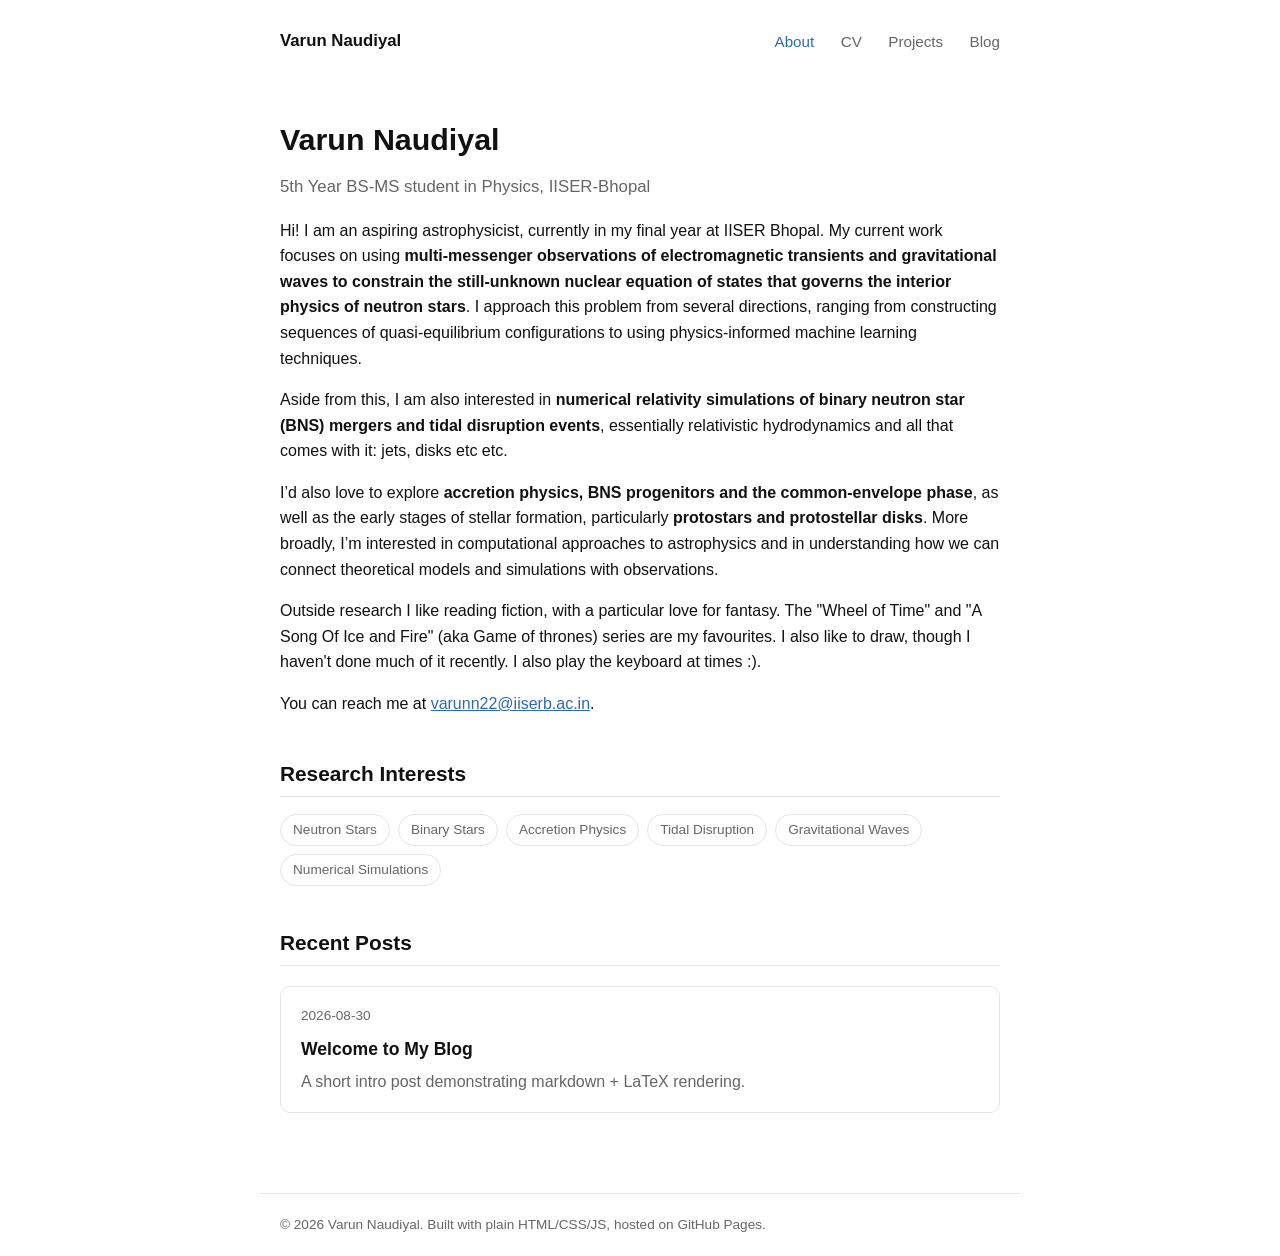
==== index.html @ cacabbf1 "initial site" ====
<!DOCTYPE html>
<html lang="en">
<head>
<meta charset="UTF-8">
<meta name="viewport" content="width=device-width, initial-scale=1.0">
<title>Varun Naudiyal — Researcher</title>
<link rel="stylesheet" href="assets/style.css">
</head>
<body>

<nav>
  <a href="index.html" class="brand">Varun Naudiyal</a>
  <div class="links">
    <a href="index.html" class="active">About</a>
    <a href="cv.html">CV</a>
    <a href="projects.html">Projects</a>
    <a href="blog.html">Blog</a>
  </div>
</nav>

<main>
  <h1>Varun Naudiyal</h1>
  <p class="tagline">5th Year BS-MS student in Physics, IISER-Bhopal</p>

  <p>
    Hi! I am an aspiring astrophysicist, currently in my final year at IISER Bhopal. 
    
    My current work focuses on using <b>multi-messenger observations of electromagnetic transients and gravitational waves to constrain the still-unknown nuclear equation of states that governs the interior physics of neutron stars</b>. I approach this problem from several directions, ranging from constructing sequences of quasi-equilibrium configurations to using physics-informed machine learning techniques. 
  </p>
  
  <p>
    Aside from this, I am also interested in <b>numerical relativity simulations of binary neutron star (BNS) mergers and tidal disruption events</b>, essentially relativistic hydrodynamics and all that comes with it: jets, disks etc etc. 
  </p>
  
  <p>
  I’d also love to explore <b>accretion physics, BNS progenitors and the common-envelope phase</b>, as well as the early stages of stellar formation, particularly <b>protostars and protostellar disks</b>. More broadly, I’m interested in computational approaches to astrophysics and in understanding how we can connect theoretical models and simulations with observations.
  </p>
  
  <p>
    Outside research I like reading fiction, with a particular love for fantasy. The "Wheel of Time" and "A Song Of Ice and Fire" (aka Game of thrones) series are my favourites. I also like to draw, though I haven't done much of it recently. I also play the keyboard at times :). 
  </p>
  
  <p>
  You can reach me at <a href="mailto:varunn2@iiserb.ac.in">varunn22@iiserb.ac.in</a>.
  </p>

  <h2>Research Interests</h2>
  <div class="pill-row">
    <span class="pill">Neutron Stars</span>
    <span class="pill">Binary Stars</span>
    <span class="pill">Accretion Physics</span>
    <span class="pill">Tidal Disruption</span>
    <span class="pill">Gravitational Waves</span>
    <span class="pill">Numerical Simulations</span>
  </div>

  <p>
  </p>

  <h2>Recent Posts</h2>
  <div class="card-list" id="recent-posts">
    <!-- filled by JS from posts-index.json -->
  </div>
</main>

<footer>
  © <span id="year"></span> Varun Naudiyal. Built with plain HTML/CSS/JS, hosted on GitHub Pages.
</footer>

<script>
  document.getElementById('year').textContent = new Date().getFullYear();

  fetch('posts-index.json')
    .then(r => r.json())
    .then(posts => {
      const sorted = posts.sort((a, b) => new Date(b.date) - new Date(a.date)).slice(0, 3);
      const container = document.getElementById('recent-posts');
      if (sorted.length === 0) {
        container.innerHTML = '<p style="color:var(--muted)">No posts yet.</p>';
        return;
      }
      container.innerHTML = sorted.map(p => `
        <div class="card">
          <div class="meta">${p.date}</div>
          <h3><a href="post.html?slug=${p.slug}">${p.title}</a></h3>
          <p>${p.summary || ''}</p>
        </div>
      `).join('');
    });
</script>

</body>
</html>
---- assets/style.css ----
:root {
  --bg: #ffffff;
  --fg: #111111;
  --muted: #666666;
  --accent: #2b6cb0;
  --border: #e5e5e5;
  --maxw: 760px;
}

* { box-sizing: border-box; }

body {
  margin: 0;
  font-family: -apple-system, BlinkMacSystemFont, "Segoe UI", Helvetica, Arial, sans-serif;
  color: var(--fg);
  background: var(--bg);
  line-height: 1.6;
}

nav {
  display: flex;
  justify-content: space-between;
  align-items: center;
  max-width: var(--maxw);
  margin: 0 auto;
  padding: 28px 20px 20px;
}

nav .brand {
  font-weight: 700;
  font-size: 1.05rem;
  color: var(--fg);
  text-decoration: none;
}

nav .links a {
  color: var(--muted);
  text-decoration: none;
  margin-left: 22px;
  font-size: 0.95rem;
  transition: color 0.15s ease;
}

nav .links a:hover,
nav .links a.active {
  color: var(--accent);
}

main {
  max-width: var(--maxw);
  margin: 0 auto;
  padding: 20px 20px 80px;
}

h1 {
  font-size: 1.9rem;
  margin-bottom: 4px;
}

h2 {
  font-size: 1.3rem;
  margin-top: 40px;
  border-bottom: 1px solid var(--border);
  padding-bottom: 6px;
}

p.subtitle {
  color: var(--muted);
  margin-top: 0;
}

a { color: var(--accent); }

.tagline {
  color: var(--muted);
  font-size: 1.05rem;
  margin-top: 10px;
}

.pill-row {
  display: flex;
  flex-wrap: wrap;
  gap: 8px;
  margin-top: 14px;
}

.pill {
  border: 1px solid var(--border);
  border-radius: 999px;
  padding: 4px 12px;
  font-size: 0.85rem;
  color: var(--muted);
}

.card-list {
  display: flex;
  flex-direction: column;
  gap: 22px;
  margin-top: 20px;
}

.card {
  border: 1px solid var(--border);
  border-radius: 10px;
  padding: 18px 20px;
  transition: border-color 0.15s ease;
}

.card:hover {
  border-color: var(--accent);
}

.card h3 {
  margin: 0 0 6px;
  font-size: 1.1rem;
}

.card h3 a {
  color: var(--fg);
  text-decoration: none;
}

.card h3 a:hover {
  color: var(--accent);
}

.card .meta {
  color: var(--muted);
  font-size: 0.85rem;
  margin-bottom: 8px;
}

.card p {
  margin: 0;
  color: var(--muted);
}

footer {
  max-width: var(--maxw);
  margin: 0 auto;
  padding: 20px;
  color: var(--muted);
  font-size: 0.85rem;
  border-top: 1px solid var(--border);
}

.cv-links {
  display: flex;
  gap: 12px;
  margin: 18px 0 30px;
}

.btn {
  display: inline-block;
  border: 1px solid var(--fg);
  color: var(--fg);
  text-decoration: none;
  padding: 8px 16px;
  border-radius: 6px;
  font-size: 0.9rem;
}

.btn:hover {
  background: var(--fg);
  color: var(--bg);
}

.btn.accent {
  border-color: var(--accent);
  color: var(--accent);
}

.btn.accent:hover {
  background: var(--accent);
  color: #fff;
}

embed.pdf-embed {
  width: 100%;
  height: 900px;
  border: 1px solid var(--border);
  border-radius: 8px;
  margin-top: 10px;
}

table {
  border-collapse: collapse;
  width: 100%;
  margin: 16px 0;
}

th, td {
  border: 1px solid var(--border);
  padding: 8px 10px;
  text-align: left;
  font-size: 0.95rem;
}

ul.entry-list {
  list-style: none;
  padding: 0;
}

ul.entry-list li {
  margin-bottom: 14px;
}

ul.entry-list .role {
  font-weight: 600;
}

ul.entry-list .when {
  color: var(--muted);
  font-size: 0.85rem;
  float: right;
}

#content img { max-width: 100%; }

#content pre {
  background: #f6f6f6;
  padding: 14px;
  border-radius: 8px;
  overflow-x: auto;
}

#content code {
  background: #f6f6f6;
  padding: 2px 5px;
  border-radius: 4px;
  font-size: 0.9em;
}

#content blockquote {
  border-left: 3px solid var(--accent);
  margin: 0;
  padding-left: 16px;
  color: var(--muted);
}
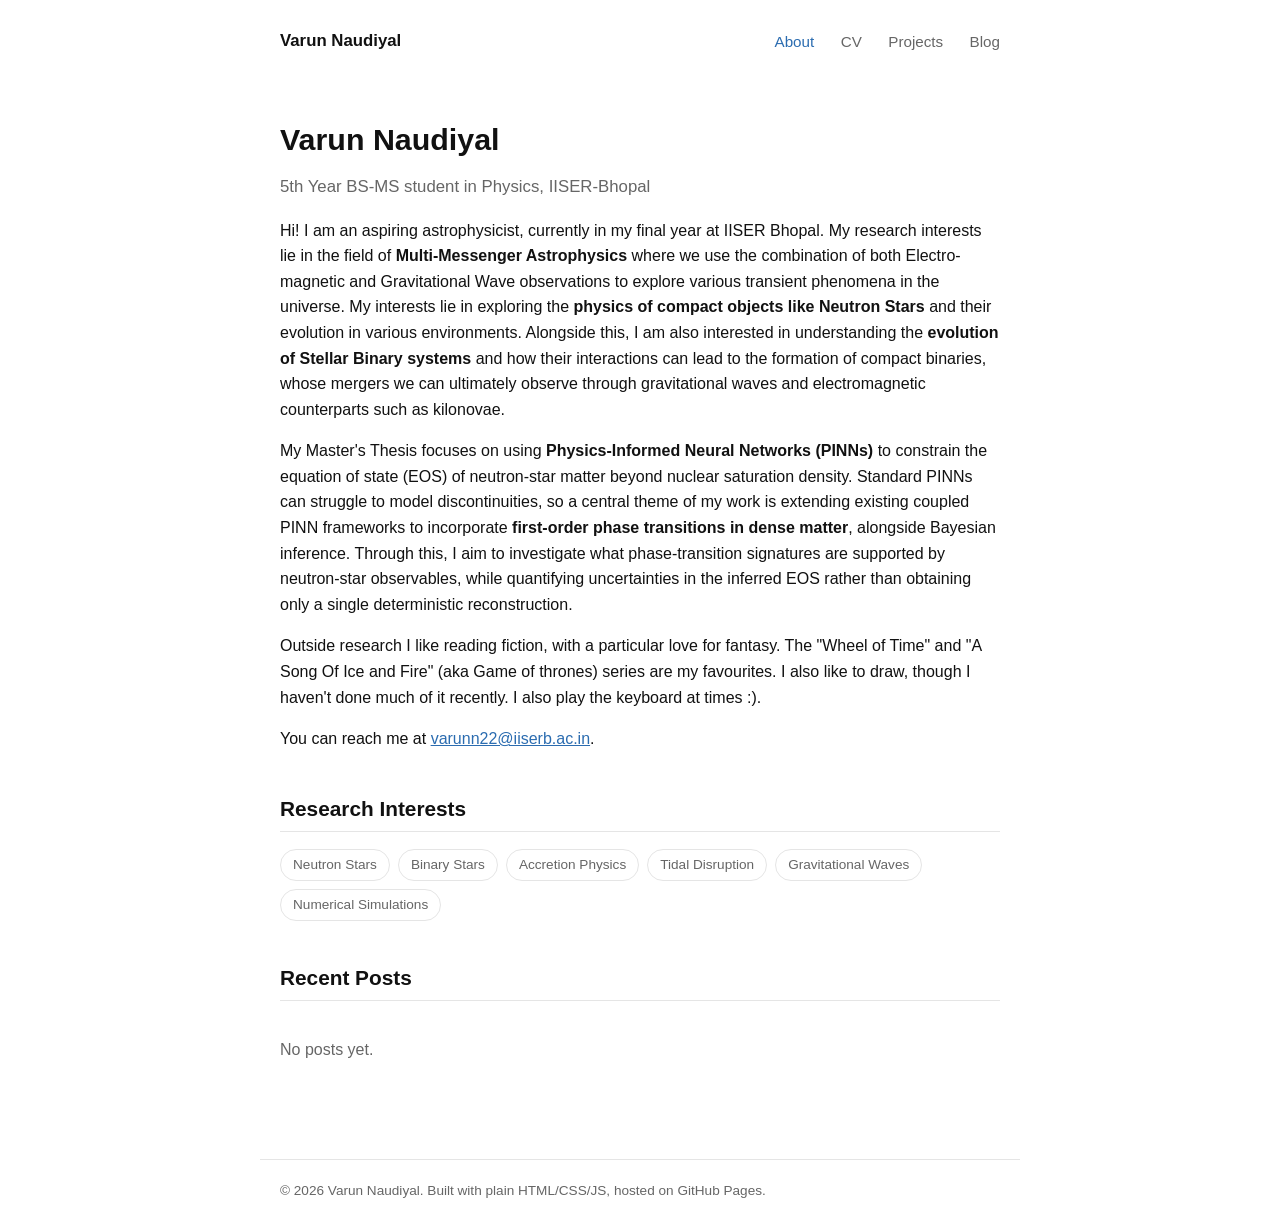
==== commit 5bdafdda: "Update : Removed test blogs, updated profile + cv" ====
--- a/index.html
+++ b/index.html
@@ -23,17 +23,9 @@
   <p class="tagline">5th Year BS-MS student in Physics, IISER-Bhopal</p>
 
   <p>
-    Hi! I am an aspiring astrophysicist, currently in my final year at IISER Bhopal. 
-    
-    My current work focuses on using <b>multi-messenger observations of electromagnetic transients and gravitational waves to constrain the still-unknown nuclear equation of states that governs the interior physics of neutron stars</b>. I approach this problem from several directions, ranging from constructing sequences of quasi-equilibrium configurations to using physics-informed machine learning techniques. 
-  </p>
-  
-  <p>
-    Aside from this, I am also interested in <b>numerical relativity simulations of binary neutron star (BNS) mergers and tidal disruption events</b>, essentially relativistic hydrodynamics and all that comes with it: jets, disks etc etc. 
-  </p>
-  
-  <p>
-  I’d also love to explore <b>accretion physics, BNS progenitors and the common-envelope phase</b>, as well as the early stages of stellar formation, particularly <b>protostars and protostellar disks</b>. More broadly, I’m interested in computational approaches to astrophysics and in understanding how we can connect theoretical models and simulations with observations.
+    Hi! I am an aspiring astrophysicist, currently in my final year at IISER Bhopal. My research interests lie in the field of <b>Multi-Messenger Astrophysics</b> where we use the combination of both Electro- magnetic and Gravitational Wave observations to explore various transient phenomena in the universe. My interests lie in exploring the <b>physics of compact objects like Neutron Stars</b> and their evolution in various environments. Alongside this, I am also interested in understanding the <b>evolution of Stellar Binary systems</b> and how their interactions can lead to the formation of compact binaries, whose mergers we can ultimately observe through gravitational waves and electromagnetic counterparts such as kilonovae.
+  <p>  
+    My Master's Thesis focuses on using <b>Physics-Informed Neural Networks (PINNs)</b> to constrain the equation of state (EOS) of neutron-star matter beyond nuclear saturation density. Standard PINNs can struggle to model discontinuities, so a central theme of my work is extending existing coupled PINN frameworks to incorporate <b>first-order phase transitions in dense matter</b>, alongside Bayesian inference. Through this, I aim to investigate what phase-transition signatures are supported by neutron-star observables, while quantifying uncertainties in the inferred EOS rather than obtaining only a single deterministic reconstruction.
   </p>
   
   <p>
